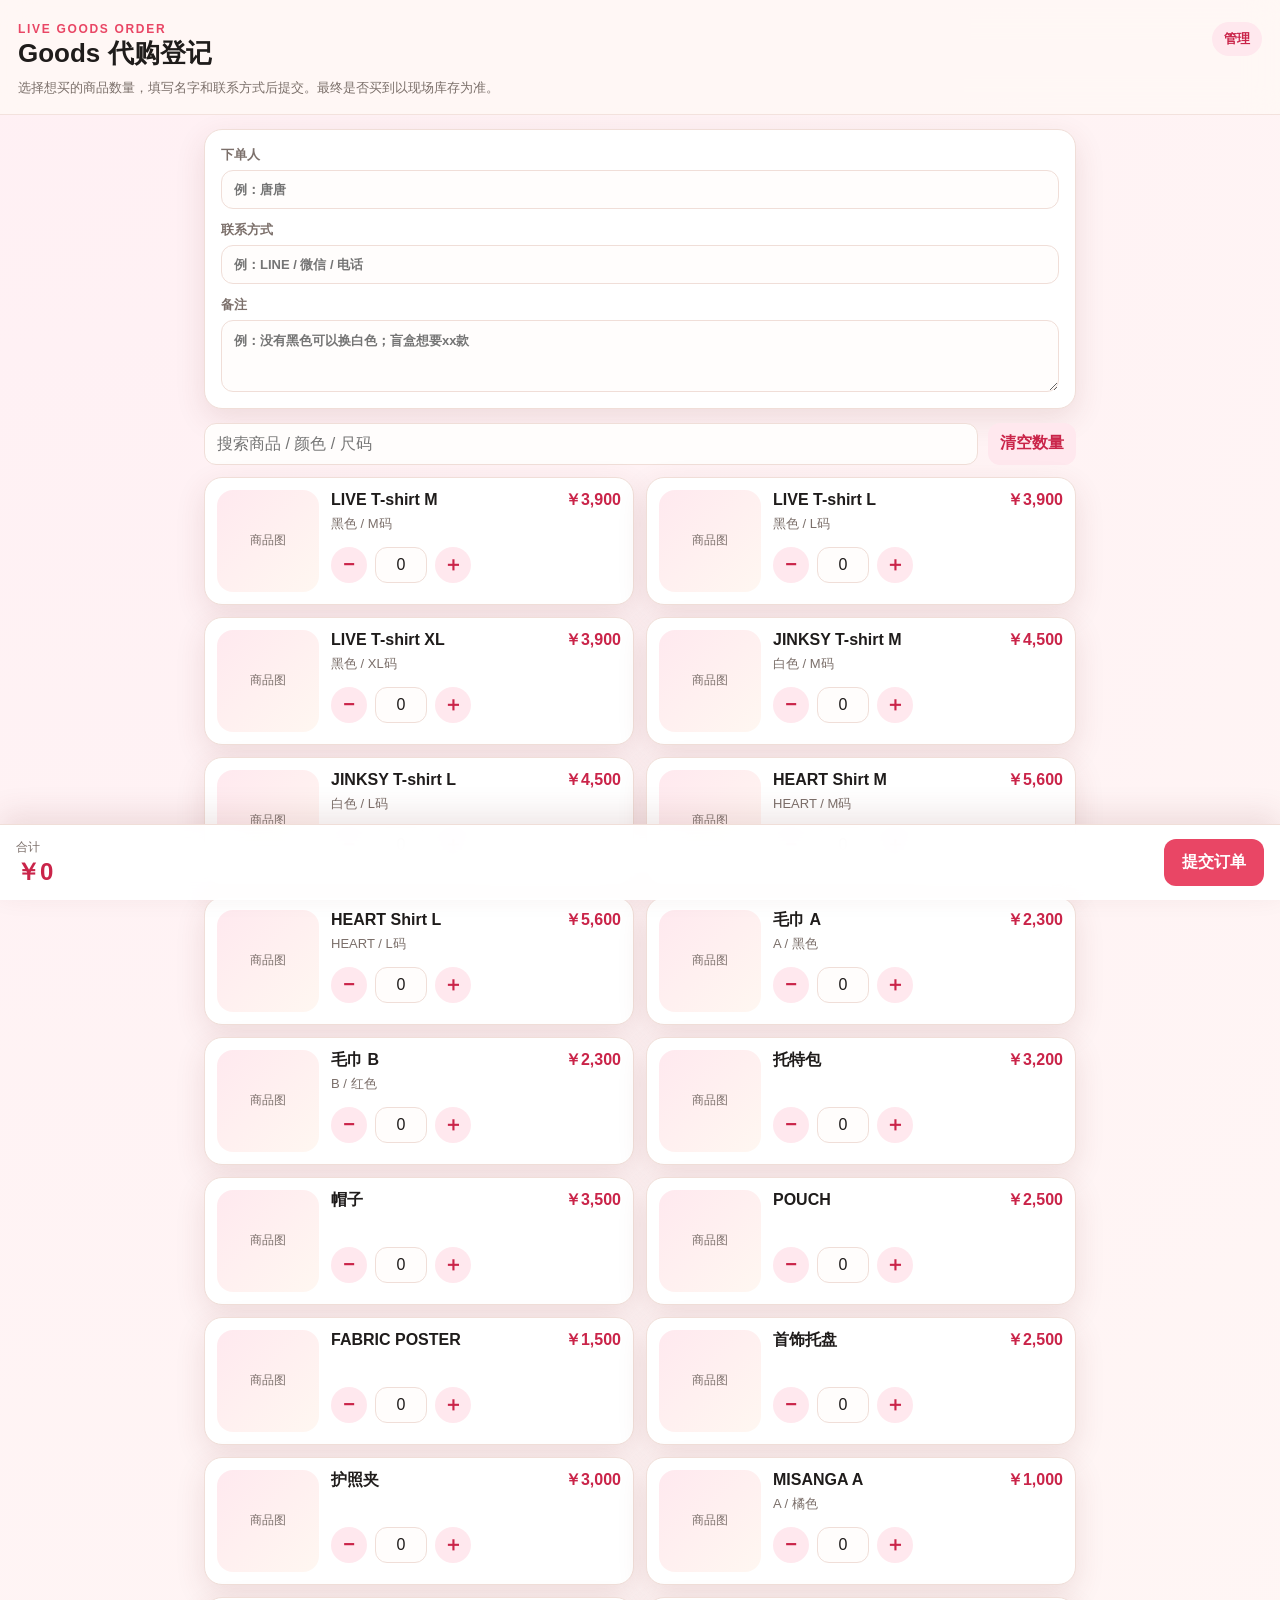
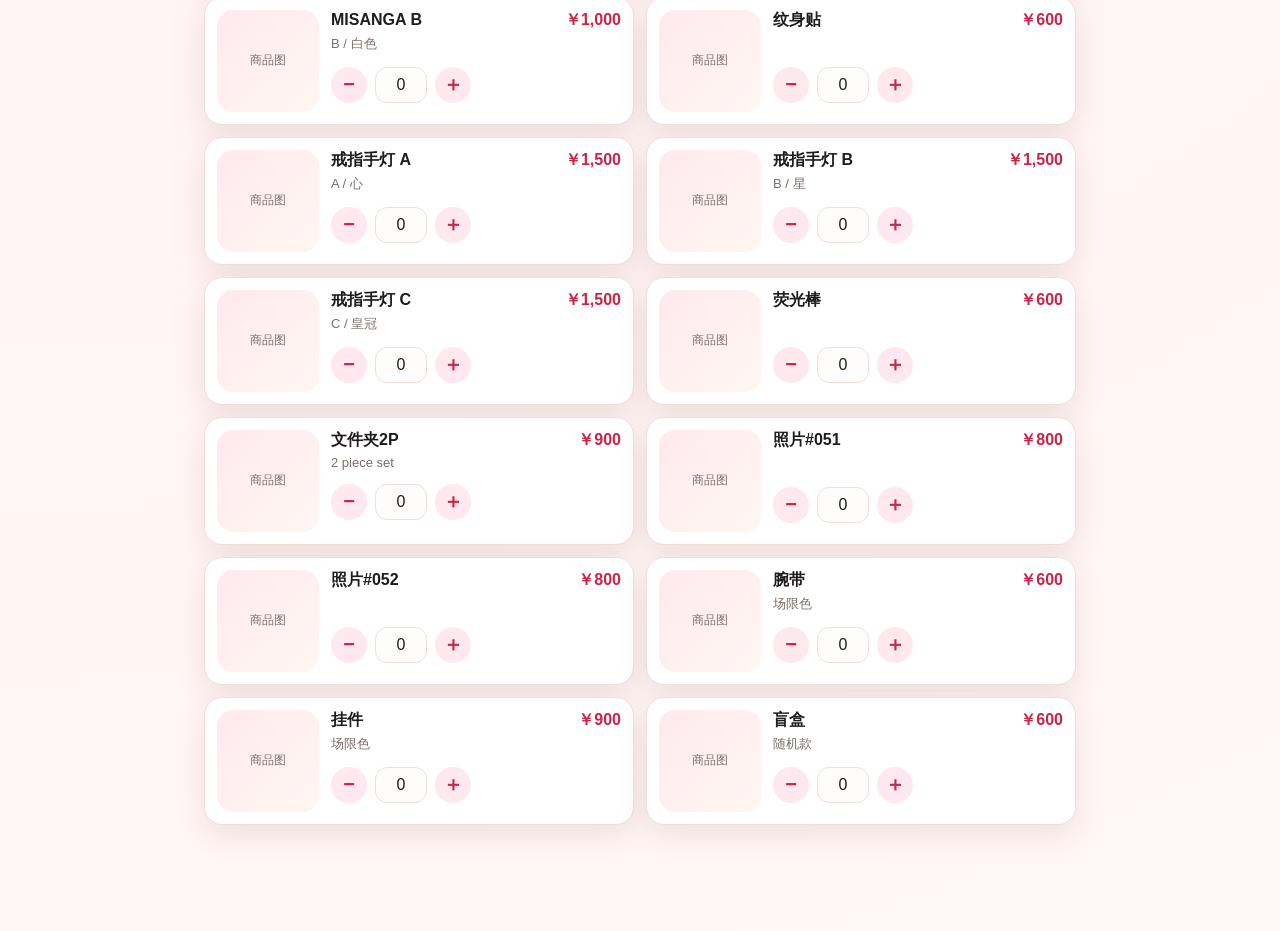
==== index.html @ aa48cd4e "Add files via upload" ====
<!doctype html>
<html lang="zh-CN">
<head>
  <meta charset="utf-8" />
  <meta name="viewport" content="width=device-width, initial-scale=1" />
  <title>LIVE GOODS 代购登记</title>
  <link rel="stylesheet" href="style.css" />
</head>
<body>
  <header class="hero">
    <div>
      <p class="eyebrow">LIVE GOODS ORDER</p>
      <h1>Goods 代购登记</h1>
      <p class="hint">选择想买的商品数量，填写名字和联系方式后提交。最终是否买到以现场库存为准。</p>
    </div>
    <a class="admin-link" href="admin.html">管理</a>
  </header>

  <main>
    <section class="customer-card">
      <label>
        下单人
        <input id="customerName" placeholder="例：唐唐" autocomplete="name" />
      </label>
      <label>
        联系方式
        <input id="contact" placeholder="例：LINE / 微信 / 电话" autocomplete="tel" />
      </label>
      <label>
        备注
        <textarea id="memo" placeholder="例：没有黑色可以换白色；盲盒想要xx款"></textarea>
      </label>
    </section>

    <section class="toolbar">
      <input id="search" placeholder="搜索商品 / 颜色 / 尺码" />
      <button id="clearBtn" type="button">清空数量</button>
    </section>

    <section id="products" class="product-grid"></section>
  </main>

  <footer class="checkout-bar">
    <div>
      <span class="small">合计</span>
      <strong id="total">¥0</strong>
    </div>
    <button id="submitBtn" type="button">提交订单</button>
  </footer>

  <div id="toast" class="toast" hidden></div>

  <script src="products.js"></script>
  <script src="app.js"></script>
</body>
</html>
---- style.css ----
:root {
  --bg: #fff8f5;
  --card: #ffffff;
  --text: #1f1c1b;
  --muted: #7b6f6a;
  --line: #f0ded8;
  --accent: #e94665;
  --accent-dark: #ca2449;
  --soft: #ffe8ee;
  --shadow: 0 10px 30px rgba(119, 52, 48, 0.12);
}

* {
  box-sizing: border-box;
}

body {
  margin: 0;
  padding-bottom: 92px;
  font-family: -apple-system, BlinkMacSystemFont, "Segoe UI", "Noto Sans SC", "PingFang SC", "Microsoft YaHei", sans-serif;
  background: radial-gradient(circle at top left, #fff0f4, var(--bg));
  color: var(--text);
}

.hero {
  position: sticky;
  top: 0;
  z-index: 10;
  display: flex;
  justify-content: space-between;
  gap: 16px;
  padding: 22px 18px 16px;
  background: rgba(255, 248, 245, 0.92);
  backdrop-filter: blur(16px);
  border-bottom: 1px solid rgba(240, 222, 216, 0.8);
}

h1, h2, p {
  margin: 0;
}

h1 {
  font-size: 26px;
}

.eyebrow {
  color: var(--accent);
  font-size: 12px;
  font-weight: 800;
  letter-spacing: 0.14em;
}

.hint {
  margin-top: 8px;
  color: var(--muted);
  font-size: 13px;
  line-height: 1.45;
}

.admin-link {
  flex: 0 0 auto;
  align-self: flex-start;
  padding: 8px 12px;
  border-radius: 999px;
  background: var(--soft);
  color: var(--accent-dark);
  font-weight: 700;
  font-size: 13px;
  text-decoration: none;
}

main {
  max-width: 900px;
  margin: 0 auto;
  padding: 14px;
}

.customer-card,
.product-card,
.order-card {
  background: var(--card);
  border: 1px solid var(--line);
  border-radius: 18px;
  box-shadow: var(--shadow);
}

.customer-card {
  display: grid;
  gap: 12px;
  padding: 16px;
  margin-bottom: 14px;
}

label {
  display: grid;
  gap: 6px;
  color: var(--muted);
  font-size: 13px;
  font-weight: 700;
}

input, textarea {
  width: 100%;
  border: 1px solid var(--line);
  border-radius: 12px;
  padding: 11px 12px;
  font: inherit;
  background: #fffdfc;
  color: var(--text);
}

textarea {
  min-height: 72px;
  resize: vertical;
}

.toolbar {
  display: flex;
  gap: 10px;
  margin: 12px 0;
}

.toolbar input {
  flex: 1;
}

button {
  border: 0;
  border-radius: 12px;
  padding: 10px 12px;
  font: inherit;
  font-weight: 800;
  background: var(--soft);
  color: var(--accent-dark);
  cursor: pointer;
}

button:disabled {
  opacity: 0.55;
  cursor: not-allowed;
}

.product-grid {
  display: grid;
  gap: 12px;
}

.product-card {
  display: grid;
  grid-template-columns: 102px 1fr;
  gap: 12px;
  padding: 12px;
}

.product-image-wrap {
  width: 102px;
  min-height: 102px;
  border-radius: 16px;
  background: linear-gradient(135deg, #ffe9ef, #fff7f1);
  overflow: hidden;
}

.product-image-wrap.no-image::after {
  content: "商品图";
  display: grid;
  place-items: center;
  width: 100%;
  height: 102px;
  color: var(--muted);
  font-size: 12px;
}

.product-image {
  width: 100%;
  height: 100%;
  min-height: 102px;
  object-fit: cover;
  display: block;
}

.product-info {
  min-width: 0;
}

.product-title-row {
  display: flex;
  justify-content: space-between;
  gap: 8px;
}

.product-title-row h2 {
  font-size: 16px;
  line-height: 1.25;
}

.product-title-row strong {
  color: var(--accent-dark);
  white-space: nowrap;
}

.product-info p,
.admin-item p,
.order-head p {
  margin-top: 4px;
  color: var(--muted);
  font-size: 13px;
}

.qty-row {
  display: flex;
  align-items: center;
  gap: 8px;
  margin-top: 14px;
}

.qty-btn {
  width: 36px;
  height: 36px;
  padding: 0;
  border-radius: 999px;
  font-size: 20px;
}

.qty-input {
  width: 52px;
  text-align: center;
  padding: 8px 6px;
}

.line-total {
  margin-left: auto;
  color: var(--accent-dark);
  font-weight: 900;
}

.checkout-bar {
  position: fixed;
  left: 0;
  right: 0;
  bottom: 0;
  z-index: 20;
  display: flex;
  justify-content: space-between;
  align-items: center;
  gap: 12px;
  padding: 12px 16px calc(12px + env(safe-area-inset-bottom));
  background: rgba(255, 255, 255, 0.94);
  backdrop-filter: blur(16px);
  border-top: 1px solid var(--line);
  box-shadow: 0 -10px 30px rgba(119, 52, 48, 0.12);
}

.small {
  color: var(--muted);
  font-size: 12px;
}

#total {
  display: block;
  color: var(--accent-dark);
  font-size: 24px;
}

#submitBtn,
.primary-wide {
  background: var(--accent);
  color: white;
  padding: 13px 18px;
}

.primary-wide {
  width: 100%;
}

.toast {
  position: fixed;
  left: 16px;
  right: 16px;
  bottom: 92px;
  z-index: 30;
  padding: 13px 14px;
  border-radius: 14px;
  background: #1f1c1b;
  color: white;
  text-align: center;
  box-shadow: var(--shadow);
}

.order-card {
  padding: 14px;
  margin-bottom: 12px;
}

.order-head {
  display: flex;
  justify-content: space-between;
  gap: 10px;
  border-bottom: 1px solid var(--line);
  padding-bottom: 12px;
}

.order-head h2 {
  font-size: 18px;
}

.order-head strong {
  color: var(--accent-dark);
  font-size: 20px;
  white-space: nowrap;
}

.admin-item {
  display: grid;
  grid-template-columns: 1fr auto;
  gap: 10px;
  padding: 12px 0;
  border-bottom: 1px dashed var(--line);
}

.admin-item:last-child {
  border-bottom: 0;
}

.status-actions {
  display: grid;
  gap: 6px;
  justify-items: end;
}

.status {
  display: inline-block;
  padding: 4px 8px;
  border-radius: 999px;
  font-size: 12px;
  font-weight: 900;
}

.status-pending {
  background: #fff4d4;
  color: #865b00;
}

.status-done {
  background: #dff8e6;
  color: #137337;
}

.status-missing {
  background: #ffe0e0;
  color: #b00020;
}

.empty {
  margin-top: 24px;
  color: var(--muted);
  text-align: center;
}

@media (min-width: 720px) {
  .product-grid {
    grid-template-columns: repeat(2, minmax(0, 1fr));
  }
}
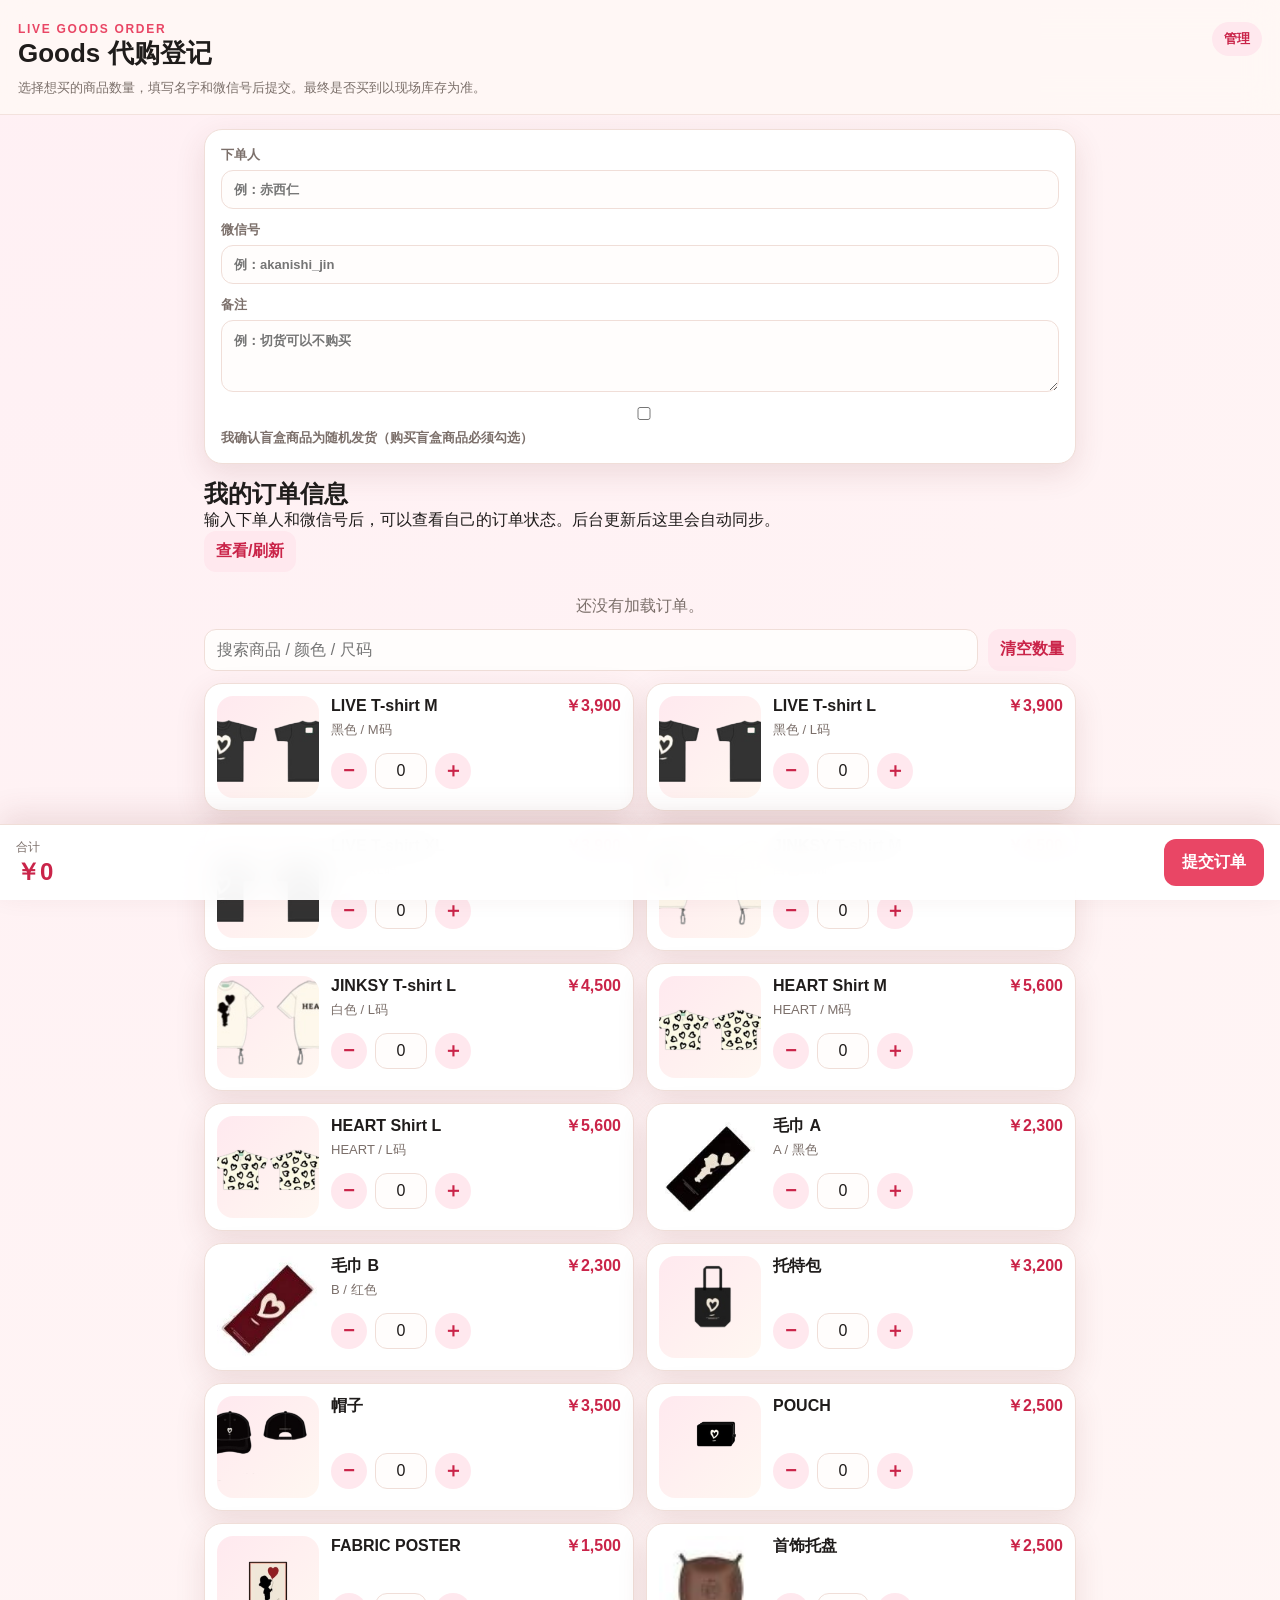
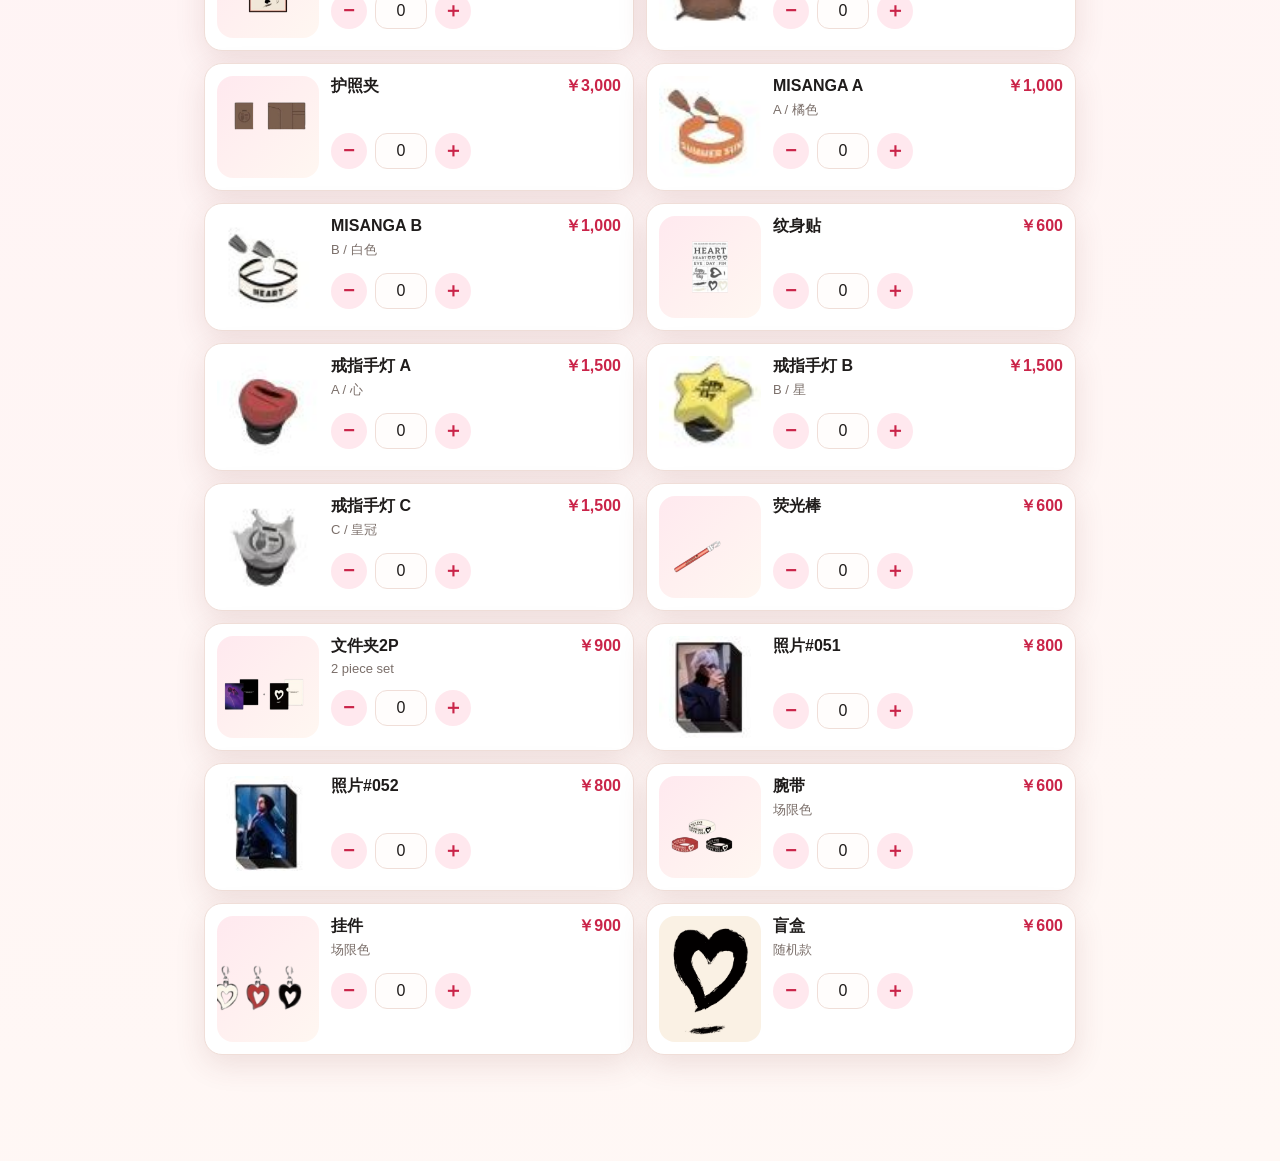
==== commit bab3c694: "Update index.html" ====
--- a/index.html
+++ b/index.html
@@ -11,7 +11,7 @@
     <div>
       <p class="eyebrow">LIVE GOODS ORDER</p>
       <h1>Goods 代购登记</h1>
-      <p class="hint">选择想买的商品数量，填写名字和联系方式后提交。最终是否买到以现场库存为准。</p>
+      <p class="hint">选择想买的商品数量，填写名字和微信号后提交。最终是否买到以现场库存为准。</p>
     </div>
     <a class="admin-link" href="admin.html">管理</a>
   </header>
@@ -20,16 +20,33 @@
     <section class="customer-card">
       <label>
         下单人
-        <input id="customerName" placeholder="例：唐唐" autocomplete="name" />
+        <input id="customerName" placeholder="例：赤西仁" autocomplete="name" />
       </label>
       <label>
-        联系方式
-        <input id="contact" placeholder="例：LINE / 微信 / 电话" autocomplete="tel" />
+        微信号
+        <input id="contact" placeholder="例：akanishi_jin" autocomplete="off" />
       </label>
       <label>
         备注
-        <textarea id="memo" placeholder="例：没有黑色可以换白色；盲盒想要xx款"></textarea>
+        <textarea id="memo" placeholder="例：切货可以不购买"></textarea>
       </label>
+      <label class="checkbox-row">
+        <input id="randomBoxConsent" type="checkbox" />
+        <span>我确认盲盒商品为随机发货（购买盲盒商品必须勾选）</span>
+      </label>
+    </section>
+
+    <section class="order-status-card">
+      <div class="order-status-head">
+        <div>
+          <h2>我的订单信息</h2>
+          <p>输入下单人和微信号后，可以查看自己的订单状态。后台更新后这里会自动同步。</p>
+        </div>
+        <button id="loadMyOrdersBtn" type="button">查看/刷新</button>
+      </div>
+      <div id="myOrders" class="my-orders">
+        <p class="empty compact">还没有加载订单。</p>
+      </div>
     </section>
 
     <section class="toolbar">
--- a/style.css
+++ b/style.css
@@ -361,3 +361,116 @@
     grid-template-columns: repeat(2, minmax(0, 1fr));
   }
 }
+/* Admin grouped order view */
+.person-group {
+  margin-bottom: 14px;
+  background: var(--card);
+  border: 1px solid var(--line);
+  border-radius: 18px;
+  box-shadow: var(--shadow);
+  overflow: hidden;
+}
+
+.person-summary {
+  display: flex;
+  justify-content: space-between;
+  gap: 12px;
+  align-items: center;
+  padding: 16px;
+  cursor: pointer;
+  list-style: none;
+}
+
+.person-summary::-webkit-details-marker {
+  display: none;
+}
+
+.person-summary h2 {
+  font-size: 20px;
+}
+
+.person-summary p {
+  margin-top: 4px;
+  color: var(--muted);
+  font-size: 13px;
+}
+
+.person-summary strong {
+  color: var(--accent-dark);
+  font-size: 20px;
+  white-space: nowrap;
+}
+
+.person-orders {
+  padding: 0 12px 12px;
+}
+
+.person-orders .order-card {
+  box-shadow: none;
+  margin-bottom: 10px;
+}
+
+.order-head h3 {
+  margin: 0;
+  font-size: 16px;
+}
+
+.order-head-actions {
+  display: grid;
+  gap: 8px;
+  justify-items: end;
+}
+
+.danger-btn {
+  background: #ffe0e0;
+  color: #b00020;
+}
+
+.admin-item-main {
+  display: flex;
+  gap: 10px;
+  min-width: 0;
+}
+
+.admin-product-image-wrap {
+  width: 58px;
+  height: 58px;
+  flex: 0 0 58px;
+  border-radius: 12px;
+  background: linear-gradient(135deg, #ffe9ef, #fff7f1);
+  overflow: hidden;
+}
+
+.admin-product-image-wrap.no-image,
+.admin-product-image-placeholder {
+  display: grid;
+  place-items: center;
+  color: var(--muted);
+  font-size: 12px;
+}
+
+.admin-product-image {
+  width: 100%;
+  height: 100%;
+  object-fit: cover;
+}
+
+@media (max-width: 560px) {
+  .admin-item {
+    grid-template-columns: 1fr;
+  }
+
+  .status-actions {
+    grid-template-columns: repeat(4, max-content);
+    justify-content: start;
+    justify-items: start;
+  }
+
+  .order-head {
+    display: grid;
+  }
+
+  .order-head-actions {
+    justify-items: start;
+  }
+}
